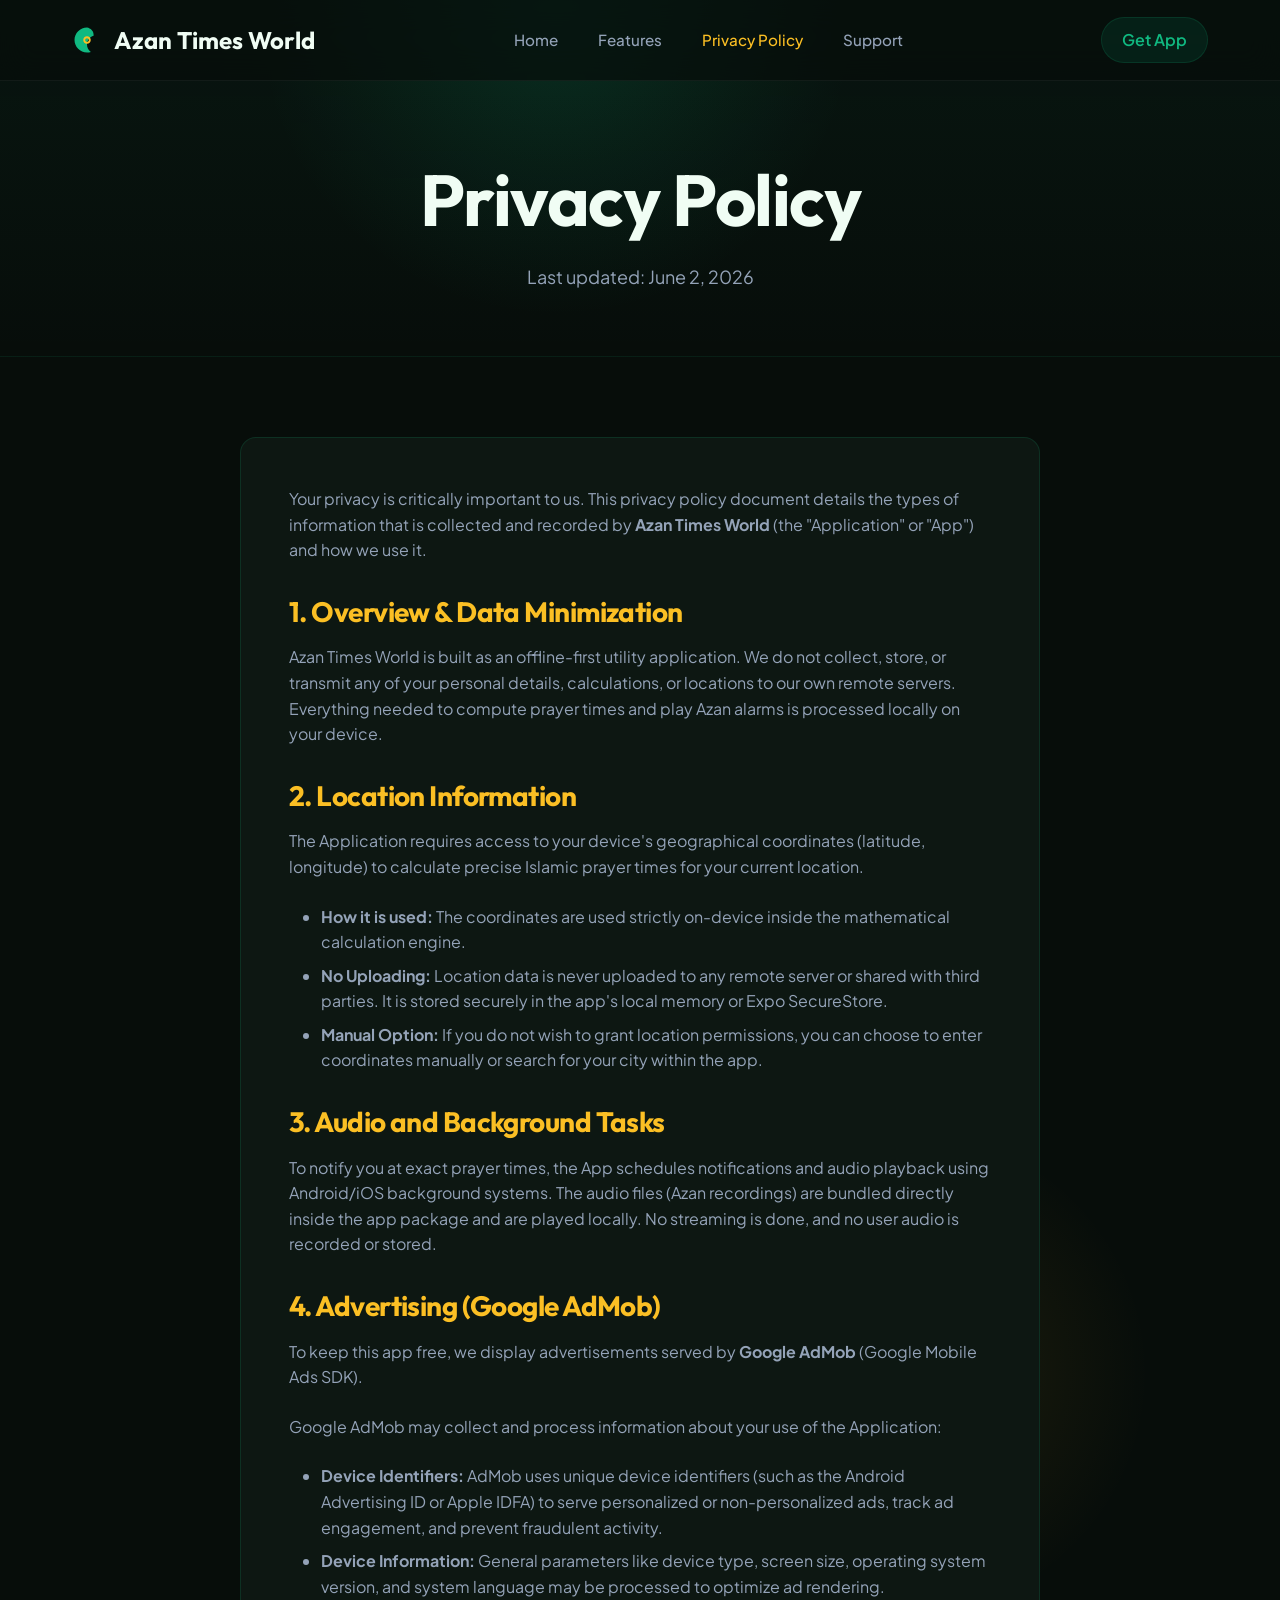
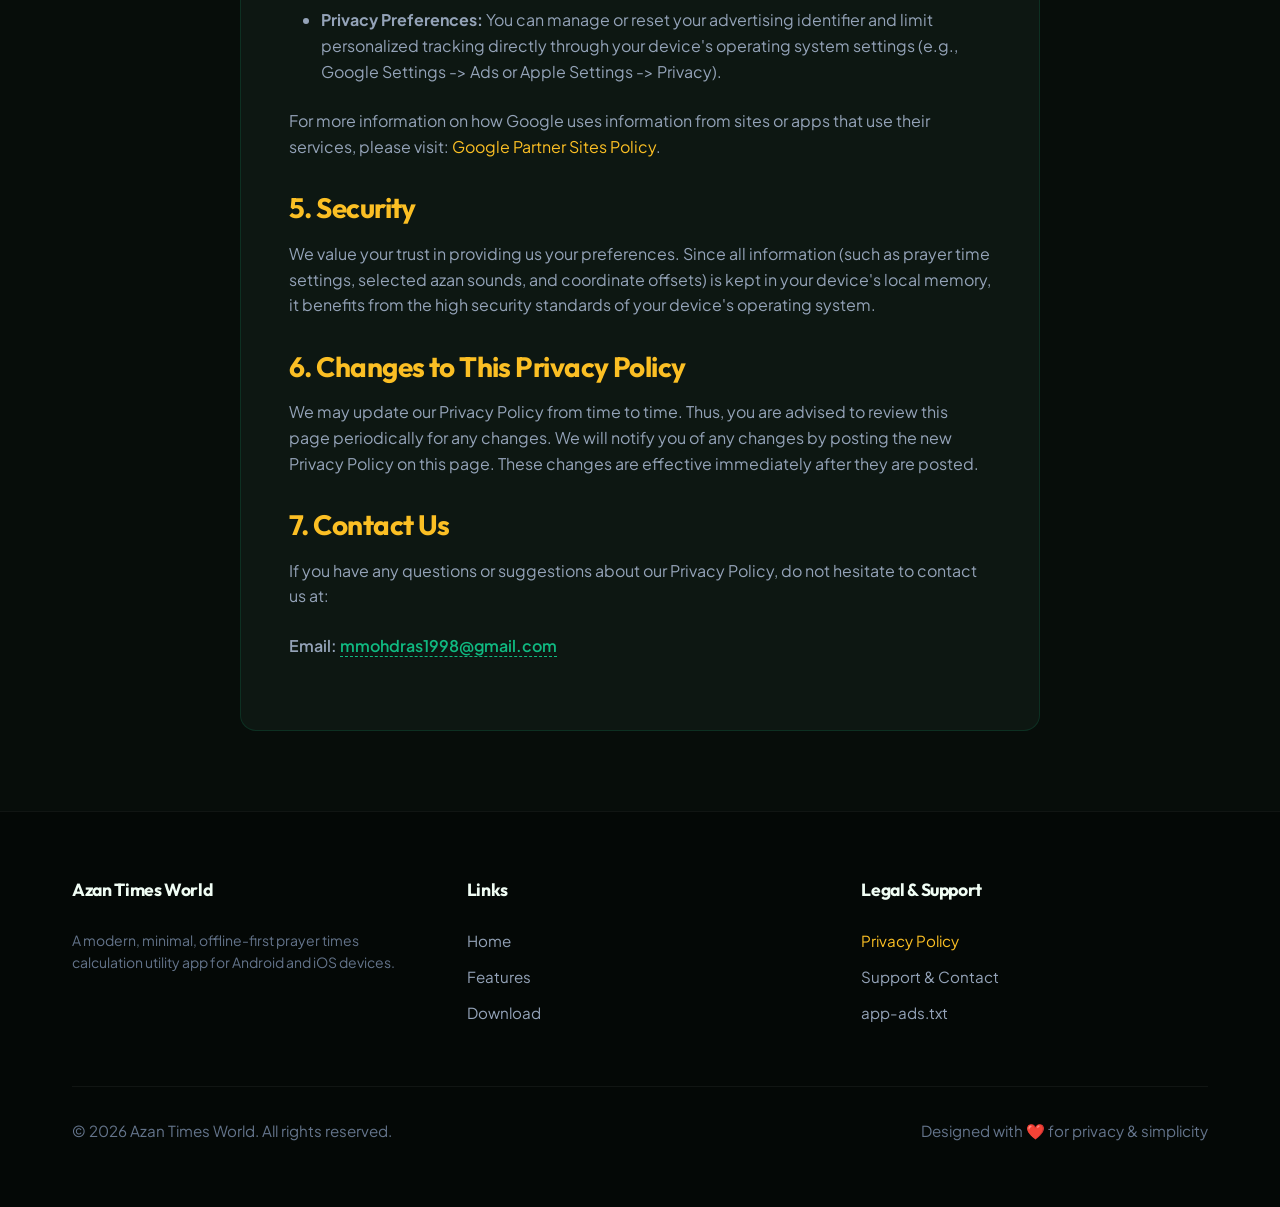
==== privacy-policy.html @ a4fae83b "Initialize developer website and privacy policy" ====
<!DOCTYPE html>
<html lang="en">
<head>
  <meta charset="UTF-8">
  <meta name="viewport" content="width=device-width, initial-scale=1.0">
  <meta name="description" content="Privacy Policy for Azan Times World. Learn about our commitment to your privacy, local data storage, and how Google AdMob integration works.">
  <title>Privacy Policy - Azan Times World</title>
  <link rel="stylesheet" href="styles.css">
  <link rel="icon" type="image/png" href="https://img.icons8.com/color/48/crescent-moon.png">
</head>
<body>

  <!-- Navigation Bar -->
  <nav class="navbar">
    <div class="navbar-container container">
      <a href="index.html" class="logo">
        <svg xmlns="http://www.w3.org/2000/svg" viewBox="0 0 24 24" width="30" height="30">
          <path d="M12 2C6.48 2 2 6.48 2 12s4.48 10 10 10c1.08 0 2.11-.17 3.09-.49-1.92-1.3-3.09-3.48-3.09-5.91 0-3.32 2.21-6.12 5.25-6.97.04-.21.06-.42.06-.63C17.31 4.54 14.93 2.62 12 2z"/>
          <path d="M12 9c-1.66 0-3 1.34-3 3s1.34 3 3 3 3-1.34 3-3-1.34-3-3-3zm0 4.5c-.83 0-1.5-.67-1.5-1.5s.67-1.5 1.5-1.5 1.5.67 1.5 1.5-.67 1.5-1.5 1.5z" fill="#fbbf24"/>
        </svg>
        <span>Azan Times World</span>
      </a>
      <ul class="nav-links">
        <li><a href="index.html">Home</a></li>
        <li><a href="index.html#features">Features</a></li>
        <li><a href="privacy-policy.html" style="color: var(--gold);">Privacy Policy</a></li>
        <li><a href="index.html#support">Support</a></li>
      </ul>
      <a href="index.html#download" class="nav-btn">Get App</a>
    </div>
  </nav>

  <!-- Page Header -->
  <header class="page-header">
    <div class="container">
      <h1>Privacy Policy</h1>
      <p>Last updated: June 2, 2026</p>
    </div>
  </header>

  <!-- Content Section -->
  <main class="content-page container">
    <div class="info-box">
      <p>
        Your privacy is critically important to us. This privacy policy document details the types of information that is collected and recorded by <strong>Azan Times World</strong> (the "Application" or "App") and how we use it.
      </p>

      <h2>1. Overview & Data Minimization</h2>
      <p>
        Azan Times World is built as an offline-first utility application. We do not collect, store, or transmit any of your personal details, calculations, or locations to our own remote servers. Everything needed to compute prayer times and play Azan alarms is processed locally on your device.
      </p>

      <h2>2. Location Information</h2>
      <p>
        The Application requires access to your device's geographical coordinates (latitude, longitude) to calculate precise Islamic prayer times for your current location.
      </p>
      <ul>
        <li><strong>How it is used:</strong> The coordinates are used strictly on-device inside the mathematical calculation engine.</li>
        <li><strong>No Uploading:</strong> Location data is never uploaded to any remote server or shared with third parties. It is stored securely in the app's local memory or Expo SecureStore.</li>
        <li><strong>Manual Option:</strong> If you do not wish to grant location permissions, you can choose to enter coordinates manually or search for your city within the app.</li>
      </ul>

      <h2>3. Audio and Background Tasks</h2>
      <p>
        To notify you at exact prayer times, the App schedules notifications and audio playback using Android/iOS background systems. The audio files (Azan recordings) are bundled directly inside the app package and are played locally. No streaming is done, and no user audio is recorded or stored.
      </p>

      <h2>4. Advertising (Google AdMob)</h2>
      <p>
        To keep this app free, we display advertisements served by <strong>Google AdMob</strong> (Google Mobile Ads SDK).
      </p>
      <p>
        Google AdMob may collect and process information about your use of the Application:
      </p>
      <ul>
        <li><strong>Device Identifiers:</strong> AdMob uses unique device identifiers (such as the Android Advertising ID or Apple IDFA) to serve personalized or non-personalized ads, track ad engagement, and prevent fraudulent activity.</li>
        <li><strong>Device Information:</strong> General parameters like device type, screen size, operating system version, and system language may be processed to optimize ad rendering.</li>
        <li><strong>Privacy Preferences:</strong> You can manage or reset your advertising identifier and limit personalized tracking directly through your device's operating system settings (e.g., Google Settings -> Ads or Apple Settings -> Privacy).</li>
      </ul>
      <p>
        For more information on how Google uses information from sites or apps that use their services, please visit: 
        <a href="https://policies.google.com/technologies/partner-sites" target="_blank" rel="noopener noreferrer" style="color: var(--gold); text-decoration: none;">Google Partner Sites Policy</a>.
      </p>

      <h2>5. Security</h2>
      <p>
        We value your trust in providing us your preferences. Since all information (such as prayer time settings, selected azan sounds, and coordinate offsets) is kept in your device's local memory, it benefits from the high security standards of your device's operating system.
      </p>

      <h2>6. Changes to This Privacy Policy</h2>
      <p>
        We may update our Privacy Policy from time to time. Thus, you are advised to review this page periodically for any changes. We will notify you of any changes by posting the new Privacy Policy on this page. These changes are effective immediately after they are posted.
      </p>

      <h2>7. Contact Us</h2>
      <p>
        If you have any questions or suggestions about our Privacy Policy, do not hesitate to contact us at:
      </p>
      <p style="font-weight: 600;">
        Email: <a href="mailto:mmohdras1998@gmail.com" style="color: var(--primary-emerald); text-decoration: none; border-bottom: 1px dashed var(--primary-emerald);">mmohdras1998@gmail.com</a>
      </p>
    </div>
  </main>

  <!-- Footer -->
  <footer>
    <div class="container">
      <div class="footer-grid">
        <div class="footer-col">
          <h4>Azan Times World</h4>
          <p style="font-size: 0.875rem; color: var(--text-muted);">A modern, minimal, offline-first prayer times calculation utility app for Android and iOS devices.</p>
        </div>
        <div class="footer-col">
          <h4>Links</h4>
          <ul>
            <li><a href="index.html">Home</a></li>
            <li><a href="index.html#features">Features</a></li>
            <li><a href="index.html#download">Download</a></li>
          </ul>
        </div>
        <div class="footer-col">
          <h4>Legal & Support</h4>
          <ul>
            <li><a href="privacy-policy.html" style="color: var(--gold);">Privacy Policy</a></li>
            <li><a href="index.html#support">Support & Contact</a></li>
            <li><a href="app-ads.txt">app-ads.txt</a></li>
          </ul>
        </div>
      </div>
      
      <div class="footer-bottom">
        <span>&copy; 2026 Azan Times World. All rights reserved.</span>
        <span>Designed with ❤️ for privacy & simplicity</span>
      </div>
    </div>
  </footer>

</body>
</html>
---- styles.css ----
/* Modern, Premium Stylesheet for Azan Times World landing page */
@import url('https://fonts.googleapis.com/css2?family=Outfit:wght@300;400;500;600;700;800&family=Plus+Jakarta+Sans:wght@300;400;500;600;700&display=swap');

:root {
  /* Color Palette - Premium Dark Emerald & Gold Theme */
  --bg-dark: #070d0a;
  --bg-card: #0d1712;
  --bg-card-hover: #13221b;
  --text-primary: #f0fdf4;
  --text-secondary: #94a3b8;
  --text-muted: #64748b;
  
  --primary-emerald: #10b981;
  --primary-emerald-hover: #059669;
  --primary-emerald-rgb: 16, 185, 129;
  
  --gold: #fbbf24;
  --gold-hover: #f59e0b;
  --gold-rgb: 251, 191, 36;
  
  --glow-emerald: rgba(16, 185, 129, 0.15);
  --glow-gold: rgba(251, 191, 36, 0.1);
  --border-color: rgba(16, 185, 129, 0.15);
  --border-hover: rgba(251, 191, 36, 0.3);
  
  --font-heading: 'Outfit', sans-serif;
  --font-body: 'Plus Jakarta Sans', sans-serif;
  --transition: all 0.3s cubic-bezier(0.4, 0, 0.2, 1);
  --border-radius: 16px;
  --max-width: 1200px;
}

/* Base Reset */
*, *::before, *::after {
  box-sizing: border-box;
  margin: 0;
  padding: 0;
}

html {
  scroll-behavior: smooth;
}

body {
  font-family: var(--font-body);
  background-color: var(--bg-dark);
  color: var(--text-primary);
  line-height: 1.6;
  overflow-x: hidden;
  position: relative;
}

/* Background Glow Effects */
body::before {
  content: '';
  position: absolute;
  top: -10%;
  left: 20%;
  width: 600px;
  height: 600px;
  background: radial-gradient(circle, var(--glow-emerald) 0%, rgba(7, 13, 10, 0) 70%);
  z-index: -1;
  pointer-events: none;
}

body::after {
  content: '';
  position: absolute;
  top: 40%;
  right: 10%;
  width: 500px;
  height: 500px;
  background: radial-gradient(circle, var(--glow-gold) 0%, rgba(7, 13, 10, 0) 70%);
  z-index: -1;
  pointer-events: none;
}

/* Typography */
h1, h2, h3, h4 {
  font-family: var(--font-heading);
  font-weight: 700;
  letter-spacing: -0.02em;
}

h1 {
  font-size: clamp(2.5rem, 6vw, 4.5rem);
  line-height: 1.1;
  margin-bottom: 1.5rem;
}

h2 {
  font-size: clamp(2rem, 4vw, 3rem);
  line-height: 1.2;
  margin-bottom: 1rem;
  text-align: center;
  position: relative;
}

.gradient-text {
  background: linear-gradient(135deg, var(--text-primary) 30%, var(--primary-emerald) 70%, var(--gold) 100%);
  -webkit-background-clip: text;
  -webkit-text-fill-color: transparent;
}

p {
  font-size: clamp(1rem, 2vw, 1.125rem);
  color: var(--text-secondary);
}

/* Layout Utilities */
.container {
  width: 100%;
  max-width: var(--max-width);
  margin: 0 auto;
  padding: 0 2rem;
}

section {
  padding: 8rem 0;
  position: relative;
}

/* Navbar */
.navbar {
  position: fixed;
  top: 0;
  left: 0;
  width: 100%;
  z-index: 1000;
  backdrop-filter: blur(16px);
  -webkit-backdrop-filter: blur(16px);
  border-bottom: 1px solid rgba(255, 255, 255, 0.05);
  background: rgba(7, 13, 10, 0.7);
  transition: var(--transition);
}

.navbar-container {
  display: flex;
  justify-content: space-between;
  align-items: center;
  height: 80px;
}

.logo {
  display: flex;
  align-items: center;
  gap: 0.75rem;
  text-decoration: none;
  font-family: var(--font-heading);
  font-size: 1.5rem;
  font-weight: 700;
  color: var(--text-primary);
}

.logo svg {
  fill: var(--primary-emerald);
  transition: var(--transition);
}

.logo:hover svg {
  transform: rotate(15deg);
  fill: var(--gold);
}

.nav-links {
  display: flex;
  gap: 2.5rem;
  list-style: none;
}

.nav-links a {
  text-decoration: none;
  color: var(--text-secondary);
  font-size: 0.95rem;
  font-weight: 500;
  transition: var(--transition);
  position: relative;
  padding: 0.5rem 0;
}

.nav-links a::after {
  content: '';
  position: absolute;
  bottom: 0;
  left: 0;
  width: 0;
  height: 2px;
  background-color: var(--gold);
  transition: var(--transition);
}

.nav-links a:hover {
  color: var(--text-primary);
}

.nav-links a:hover::after {
  width: 100%;
}

.nav-btn {
  background: rgba(16, 185, 129, 0.1);
  color: var(--primary-emerald);
  padding: 0.6rem 1.25rem;
  border-radius: 50px;
  border: 1px solid var(--border-color);
  font-weight: 600;
  text-decoration: none;
  transition: var(--transition);
}

.nav-btn:hover {
  background: var(--primary-emerald);
  color: var(--bg-dark);
  box-shadow: 0 4px 20px rgba(16, 185, 129, 0.4);
}

/* Hero Section */
.hero {
  padding-top: 12rem;
  padding-bottom: 8rem;
  display: flex;
  align-items: center;
  position: relative;
  overflow: hidden;
}

.hero-grid {
  display: grid;
  grid-template-columns: 1.2fr 0.8fr;
  gap: 4rem;
  align-items: center;
}

.hero-content {
  z-index: 2;
}

.badge {
  display: inline-flex;
  align-items: center;
  gap: 0.5rem;
  background: rgba(251, 191, 36, 0.1);
  border: 1px solid rgba(251, 191, 36, 0.2);
  color: var(--gold);
  padding: 0.5rem 1.25rem;
  border-radius: 50px;
  font-size: 0.875rem;
  font-weight: 600;
  margin-bottom: 1.5rem;
  text-transform: uppercase;
  letter-spacing: 0.05em;
}

.hero-desc {
  font-size: 1.25rem;
  margin-bottom: 2.5rem;
  max-width: 580px;
}

.hero-actions {
  display: flex;
  gap: 1.5rem;
  flex-wrap: wrap;
}

.btn {
  display: inline-flex;
  align-items: center;
  gap: 0.75rem;
  padding: 0.9rem 2rem;
  border-radius: 50px;
  font-size: 1rem;
  font-weight: 600;
  text-decoration: none;
  cursor: pointer;
  transition: var(--transition);
}

.btn-primary {
  background: var(--primary-emerald);
  color: var(--bg-dark);
  border: 1px solid var(--primary-emerald);
  box-shadow: 0 4px 30px rgba(16, 185, 129, 0.3);
}

.btn-primary:hover {
  background: var(--primary-emerald-hover);
  border-color: var(--primary-emerald-hover);
  transform: translateY(-2px);
  box-shadow: 0 6px 35px rgba(16, 185, 129, 0.4);
}

.btn-secondary {
  background: rgba(255, 255, 255, 0.03);
  color: var(--text-primary);
  border: 1px solid var(--border-color);
}

.btn-secondary:hover {
  background: rgba(255, 255, 255, 0.07);
  border-color: var(--border-hover);
  color: var(--gold);
  transform: translateY(-2px);
}

/* Mockup Display */
.hero-mockup {
  position: relative;
  display: flex;
  justify-content: center;
  align-items: center;
  z-index: 1;
}

.phone-wrapper {
  position: relative;
  width: 280px;
  height: 570px;
  background: #0f172a;
  border: 12px solid #334155;
  border-radius: 40px;
  box-shadow: 0 25px 50px -12px rgba(0, 0, 0, 0.8),
              0 0 40px rgba(16, 185, 129, 0.3);
  overflow: hidden;
}

.phone-screen {
  width: 100%;
  height: 100%;
  background: linear-gradient(180deg, #0d1e15 0%, #050b07 100%);
  display: flex;
  flex-direction: column;
  padding: 1.5rem;
  color: #fff;
  position: relative;
}

.phone-screen::before {
  content: '';
  position: absolute;
  top: 0;
  left: 50%;
  transform: translateX(-50%);
  width: 120px;
  height: 25px;
  background: #334155;
  border-bottom-left-radius: 15px;
  border-bottom-right-radius: 15px;
  z-index: 10;
}

/* Simulated App UI */
.app-header {
  margin-top: 1.5rem;
  display: flex;
  justify-content: space-between;
  align-items: center;
  font-size: 0.75rem;
  color: var(--text-muted);
}

.app-city {
  text-align: center;
  margin-top: 1.5rem;
}

.app-city-name {
  font-size: 1.25rem;
  font-weight: 700;
  color: var(--gold);
}

.app-city-date {
  font-size: 0.75rem;
  color: var(--text-secondary);
}

.app-time-display {
  display: flex;
  flex-direction: column;
  align-items: center;
  margin: 2rem 0;
  padding: 1.5rem;
  background: rgba(16, 185, 129, 0.08);
  border: 1px solid rgba(16, 185, 129, 0.15);
  border-radius: 20px;
  position: relative;
}

.app-time-label {
  font-size: 0.75rem;
  text-transform: uppercase;
  letter-spacing: 0.05em;
  color: var(--primary-emerald);
}

.app-time-value {
  font-size: 2.25rem;
  font-family: var(--font-heading);
  font-weight: 800;
  margin: 0.25rem 0;
  background: linear-gradient(135deg, #fff 0%, var(--gold) 100%);
  -webkit-background-clip: text;
  -webkit-text-fill-color: transparent;
}

.app-time-countdown {
  font-size: 0.7rem;
  color: var(--text-secondary);
}

.app-prayer-list {
  display: flex;
  flex-direction: column;
  gap: 0.6rem;
}

.app-prayer-row {
  display: flex;
  justify-content: space-between;
  align-items: center;
  padding: 0.75rem 1rem;
  background: rgba(255, 255, 255, 0.03);
  border-radius: 12px;
  font-size: 0.85rem;
  border: 1px solid rgba(255, 255, 255, 0.03);
}

.app-prayer-row.active {
  background: rgba(251, 191, 36, 0.08);
  border-color: rgba(251, 191, 36, 0.25);
}

.app-prayer-row.active .prayer-name {
  color: var(--gold);
  font-weight: 600;
}

.app-prayer-row.active .prayer-time {
  color: var(--gold);
  font-weight: 700;
}

.prayer-name {
  color: var(--text-primary);
}

.prayer-time {
  color: var(--text-secondary);
}

.phone-decorations {
  position: absolute;
  width: 110%;
  height: 110%;
  background: radial-gradient(circle, rgba(16, 185, 129, 0.12) 0%, rgba(0, 0, 0, 0) 60%);
  z-index: -1;
  pointer-events: none;
}

/* Features Section */
.features-header {
  margin-bottom: 5rem;
}

.features-grid {
  display: grid;
  grid-template-columns: repeat(auto-fit, minmax(280px, 1fr));
  gap: 2.5rem;
}

.feature-card {
  background: var(--bg-card);
  border: 1px solid var(--border-color);
  padding: 3rem 2rem;
  border-radius: var(--border-radius);
  transition: var(--transition);
  position: relative;
  overflow: hidden;
}

.feature-card::before {
  content: '';
  position: absolute;
  top: 0;
  left: 0;
  width: 100%;
  height: 4px;
  background: linear-gradient(90deg, var(--primary-emerald), var(--gold));
  opacity: 0;
  transition: var(--transition);
}

.feature-card:hover {
  transform: translateY(-8px);
  background: var(--bg-card-hover);
  border-color: var(--border-hover);
  box-shadow: 0 15px 40px rgba(0, 0, 0, 0.4),
              0 0 20px rgba(16, 185, 129, 0.05);
}

.feature-card:hover::before {
  opacity: 1;
}

.feature-icon {
  width: 60px;
  height: 60px;
  background: rgba(16, 185, 129, 0.08);
  border-radius: 14px;
  display: flex;
  justify-content: center;
  align-items: center;
  margin-bottom: 2rem;
  border: 1px solid rgba(16, 185, 129, 0.2);
  color: var(--primary-emerald);
  transition: var(--transition);
}

.feature-card:hover .feature-icon {
  background: var(--primary-emerald);
  color: var(--bg-dark);
  transform: scale(1.05);
}

.feature-card h3 {
  font-size: 1.35rem;
  margin-bottom: 1rem;
}

.feature-card p {
  font-size: 0.95rem;
  color: var(--text-secondary);
}

/* App Download / Promo Section */
.promo {
  background: linear-gradient(135deg, var(--bg-card) 0%, #050b07 100%);
  border: 1px solid var(--border-color);
  border-radius: 24px;
  padding: 5rem 3rem;
  text-align: center;
  position: relative;
  overflow: hidden;
}

.promo-glow {
  position: absolute;
  top: -50%;
  left: -50%;
  width: 200%;
  height: 200%;
  background: radial-gradient(circle, rgba(251, 191, 36, 0.05) 0%, rgba(0,0,0,0) 50%);
  pointer-events: none;
}

.promo h2 {
  margin-bottom: 1.5rem;
}

.promo p {
  max-width: 600px;
  margin: 0 auto 3rem;
}

/* Privacy & General Layout (Static Info Pages) */
.page-header {
  padding: 10rem 0 4rem;
  text-align: center;
  background: linear-gradient(180deg, rgba(16, 185, 129, 0.05) 0%, rgba(7, 13, 10, 0) 100%);
  border-bottom: 1px solid rgba(16, 185, 129, 0.05);
}

.content-page {
  padding: 5rem 0;
}

.info-box {
  max-width: 800px;
  margin: 0 auto;
  background: var(--bg-card);
  border: 1px solid var(--border-color);
  padding: 3rem;
  border-radius: var(--border-radius);
}

.info-box h2 {
  font-size: 1.75rem;
  text-align: left;
  margin: 2rem 0 1rem;
  color: var(--gold);
}

.info-box h2:first-child {
  margin-top: 0;
}

.info-box p {
  margin-bottom: 1.5rem;
  font-size: 1rem;
}

.info-box ul {
  margin-bottom: 1.5rem;
  padding-left: 2rem;
  color: var(--text-secondary);
}

.info-box li {
  margin-bottom: 0.5rem;
}

/* Footer styling */
footer {
  border-top: 1px solid rgba(255, 255, 255, 0.05);
  background: #040806;
  padding: 4rem 0;
  font-size: 0.95rem;
}

.footer-grid {
  display: grid;
  grid-template-columns: repeat(auto-fit, minmax(200px, 1fr));
  gap: 3rem;
  margin-bottom: 3rem;
}

.footer-col h4 {
  color: var(--text-primary);
  margin-bottom: 1.5rem;
  font-size: 1.1rem;
}

.footer-col ul {
  list-style: none;
}

.footer-col li {
  margin-bottom: 0.75rem;
}

.footer-col a {
  text-decoration: none;
  color: var(--text-secondary);
  transition: var(--transition);
}

.footer-col a:hover {
  color: var(--gold);
}

.footer-bottom {
  display: flex;
  justify-content: space-between;
  align-items: center;
  border-top: 1px solid rgba(255, 255, 255, 0.05);
  padding-top: 2rem;
  color: var(--text-muted);
}

.footer-bottom a {
  color: var(--text-muted);
  text-decoration: none;
  transition: var(--transition);
}

.footer-bottom a:hover {
  color: var(--text-primary);
}

/* Responsive Utilities */
@media (max-width: 968px) {
  .hero-grid {
    grid-template-columns: 1fr;
    gap: 4rem;
    text-align: center;
  }
  
  .hero-desc {
    margin-left: auto;
    margin-right: auto;
  }
  
  .hero-actions {
    justify-content: center;
  }
  
  .nav-links {
    display: none; /* simple burger menu can be simulated if needed, or links moved to footer */
  }
}

@media (max-width: 576px) {
  .btn {
    width: 100%;
    justify-content: center;
  }
  .info-box {
    padding: 1.5rem;
  }
  .footer-bottom {
    flex-direction: column;
    gap: 1rem;
    text-align: center;
  }
}
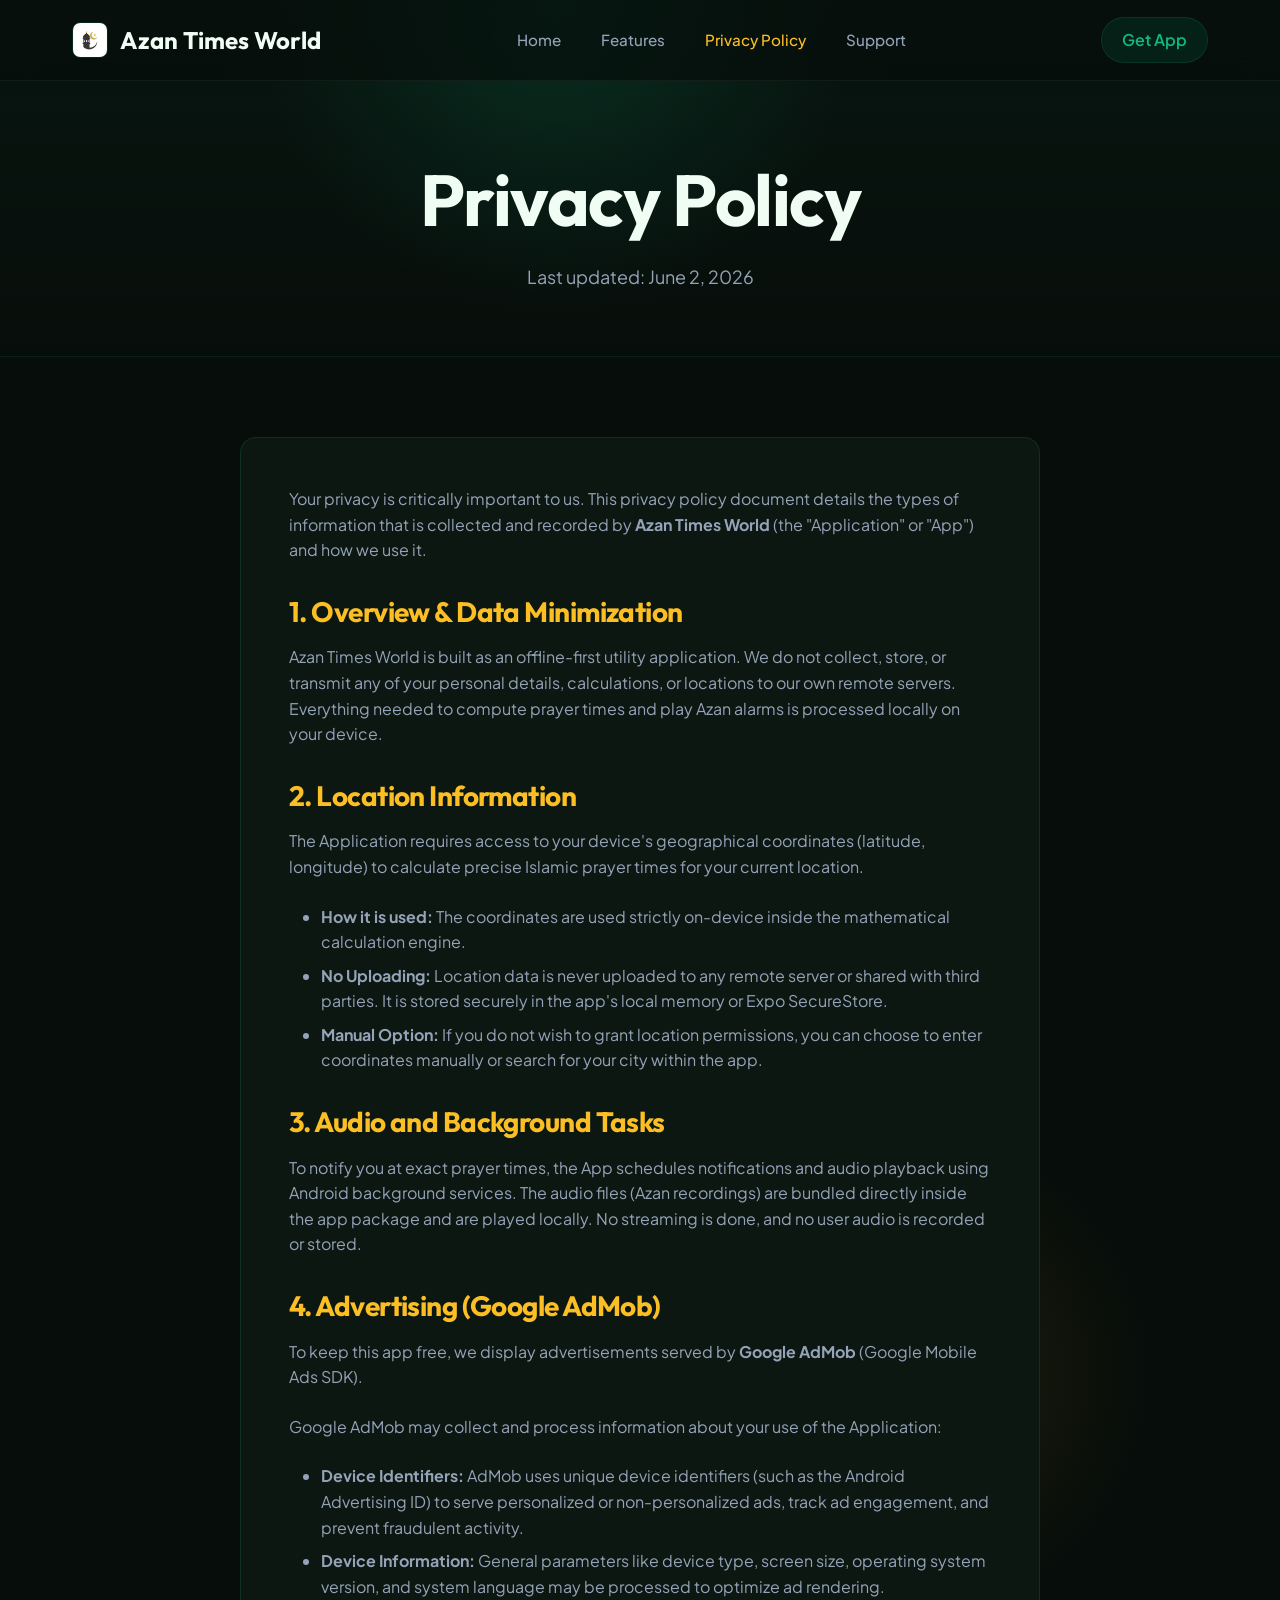
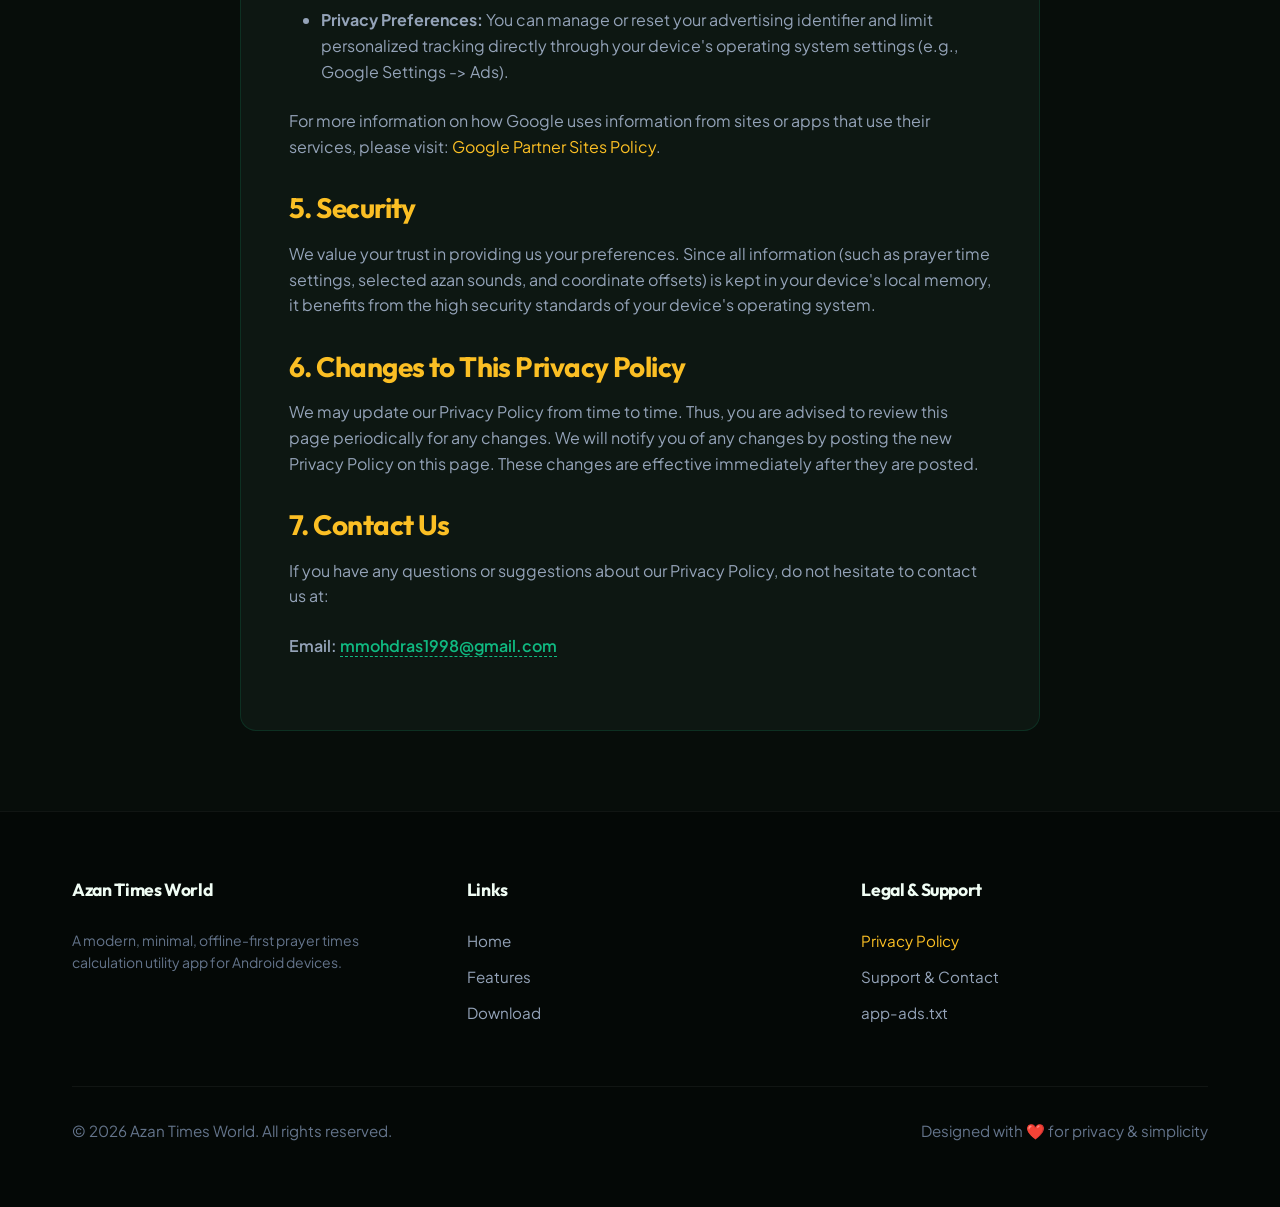
==== commit bf0e469a: "Initialize developer website and privacy policy" ====
--- a/privacy-policy.html
+++ b/privacy-policy.html
@@ -6,7 +6,7 @@
   <meta name="description" content="Privacy Policy for Azan Times World. Learn about our commitment to your privacy, local data storage, and how Google AdMob integration works.">
   <title>Privacy Policy - Azan Times World</title>
   <link rel="stylesheet" href="styles.css">
-  <link rel="icon" type="image/png" href="https://img.icons8.com/color/48/crescent-moon.png">
+  <link rel="icon" type="image/jpeg" href="logo.jpg">
 </head>
 <body>
 
@@ -14,10 +14,7 @@
   <nav class="navbar">
     <div class="navbar-container container">
       <a href="index.html" class="logo">
-        <svg xmlns="http://www.w3.org/2000/svg" viewBox="0 0 24 24" width="30" height="30">
-          <path d="M12 2C6.48 2 2 6.48 2 12s4.48 10 10 10c1.08 0 2.11-.17 3.09-.49-1.92-1.3-3.09-3.48-3.09-5.91 0-3.32 2.21-6.12 5.25-6.97.04-.21.06-.42.06-.63C17.31 4.54 14.93 2.62 12 2z"/>
-          <path d="M12 9c-1.66 0-3 1.34-3 3s1.34 3 3 3 3-1.34 3-3-1.34-3-3-3zm0 4.5c-.83 0-1.5-.67-1.5-1.5s.67-1.5 1.5-1.5 1.5.67 1.5 1.5-.67 1.5-1.5 1.5z" fill="#fbbf24"/>
-        </svg>
+        <img src="logo.jpg" alt="Azan Times World Logo" class="logo-img">
         <span>Azan Times World</span>
       </a>
       <ul class="nav-links">
@@ -62,7 +59,7 @@
 
       <h2>3. Audio and Background Tasks</h2>
       <p>
-        To notify you at exact prayer times, the App schedules notifications and audio playback using Android/iOS background systems. The audio files (Azan recordings) are bundled directly inside the app package and are played locally. No streaming is done, and no user audio is recorded or stored.
+        To notify you at exact prayer times, the App schedules notifications and audio playback using Android background services. The audio files (Azan recordings) are bundled directly inside the app package and are played locally. No streaming is done, and no user audio is recorded or stored.
       </p>
 
       <h2>4. Advertising (Google AdMob)</h2>
@@ -73,9 +70,9 @@
         Google AdMob may collect and process information about your use of the Application:
       </p>
       <ul>
-        <li><strong>Device Identifiers:</strong> AdMob uses unique device identifiers (such as the Android Advertising ID or Apple IDFA) to serve personalized or non-personalized ads, track ad engagement, and prevent fraudulent activity.</li>
+        <li><strong>Device Identifiers:</strong> AdMob uses unique device identifiers (such as the Android Advertising ID) to serve personalized or non-personalized ads, track ad engagement, and prevent fraudulent activity.</li>
         <li><strong>Device Information:</strong> General parameters like device type, screen size, operating system version, and system language may be processed to optimize ad rendering.</li>
-        <li><strong>Privacy Preferences:</strong> You can manage or reset your advertising identifier and limit personalized tracking directly through your device's operating system settings (e.g., Google Settings -> Ads or Apple Settings -> Privacy).</li>
+        <li><strong>Privacy Preferences:</strong> You can manage or reset your advertising identifier and limit personalized tracking directly through your device's operating system settings (e.g., Google Settings -> Ads).</li>
       </ul>
       <p>
         For more information on how Google uses information from sites or apps that use their services, please visit: 
@@ -108,7 +105,7 @@
       <div class="footer-grid">
         <div class="footer-col">
           <h4>Azan Times World</h4>
-          <p style="font-size: 0.875rem; color: var(--text-muted);">A modern, minimal, offline-first prayer times calculation utility app for Android and iOS devices.</p>
+          <p style="font-size: 0.875rem; color: var(--text-muted);">A modern, minimal, offline-first prayer times calculation utility app for Android devices.</p>
         </div>
         <div class="footer-col">
           <h4>Links</h4>
--- a/styles.css
+++ b/styles.css
@@ -152,14 +152,18 @@
   color: var(--text-primary);
 }
 
-.logo svg {
-  fill: var(--primary-emerald);
-  transition: var(--transition);
-}
-
-.logo:hover svg {
-  transform: rotate(15deg);
-  fill: var(--gold);
+.logo-img {
+  width: 36px;
+  height: 36px;
+  border-radius: 8px;
+  object-fit: cover;
+  border: 1px solid var(--border-color);
+  transition: var(--transition);
+}
+
+.logo:hover .logo-img {
+  transform: scale(1.08) rotate(5deg);
+  border-color: var(--gold);
 }
 
 .nav-links {
@@ -324,129 +328,11 @@
   overflow: hidden;
 }
 
-.phone-screen {
+.app-screenshot {
   width: 100%;
   height: 100%;
-  background: linear-gradient(180deg, #0d1e15 0%, #050b07 100%);
-  display: flex;
-  flex-direction: column;
-  padding: 1.5rem;
-  color: #fff;
-  position: relative;
-}
-
-.phone-screen::before {
-  content: '';
-  position: absolute;
-  top: 0;
-  left: 50%;
-  transform: translateX(-50%);
-  width: 120px;
-  height: 25px;
-  background: #334155;
-  border-bottom-left-radius: 15px;
-  border-bottom-right-radius: 15px;
-  z-index: 10;
-}
-
-/* Simulated App UI */
-.app-header {
-  margin-top: 1.5rem;
-  display: flex;
-  justify-content: space-between;
-  align-items: center;
-  font-size: 0.75rem;
-  color: var(--text-muted);
-}
-
-.app-city {
-  text-align: center;
-  margin-top: 1.5rem;
-}
-
-.app-city-name {
-  font-size: 1.25rem;
-  font-weight: 700;
-  color: var(--gold);
-}
-
-.app-city-date {
-  font-size: 0.75rem;
-  color: var(--text-secondary);
-}
-
-.app-time-display {
-  display: flex;
-  flex-direction: column;
-  align-items: center;
-  margin: 2rem 0;
-  padding: 1.5rem;
-  background: rgba(16, 185, 129, 0.08);
-  border: 1px solid rgba(16, 185, 129, 0.15);
-  border-radius: 20px;
-  position: relative;
-}
-
-.app-time-label {
-  font-size: 0.75rem;
-  text-transform: uppercase;
-  letter-spacing: 0.05em;
-  color: var(--primary-emerald);
-}
-
-.app-time-value {
-  font-size: 2.25rem;
-  font-family: var(--font-heading);
-  font-weight: 800;
-  margin: 0.25rem 0;
-  background: linear-gradient(135deg, #fff 0%, var(--gold) 100%);
-  -webkit-background-clip: text;
-  -webkit-text-fill-color: transparent;
-}
-
-.app-time-countdown {
-  font-size: 0.7rem;
-  color: var(--text-secondary);
-}
-
-.app-prayer-list {
-  display: flex;
-  flex-direction: column;
-  gap: 0.6rem;
-}
-
-.app-prayer-row {
-  display: flex;
-  justify-content: space-between;
-  align-items: center;
-  padding: 0.75rem 1rem;
-  background: rgba(255, 255, 255, 0.03);
-  border-radius: 12px;
-  font-size: 0.85rem;
-  border: 1px solid rgba(255, 255, 255, 0.03);
-}
-
-.app-prayer-row.active {
-  background: rgba(251, 191, 36, 0.08);
-  border-color: rgba(251, 191, 36, 0.25);
-}
-
-.app-prayer-row.active .prayer-name {
-  color: var(--gold);
-  font-weight: 600;
-}
-
-.app-prayer-row.active .prayer-time {
-  color: var(--gold);
-  font-weight: 700;
-}
-
-.prayer-name {
-  color: var(--text-primary);
-}
-
-.prayer-time {
-  color: var(--text-secondary);
+  object-fit: cover;
+  display: block;
 }
 
 .phone-decorations {
